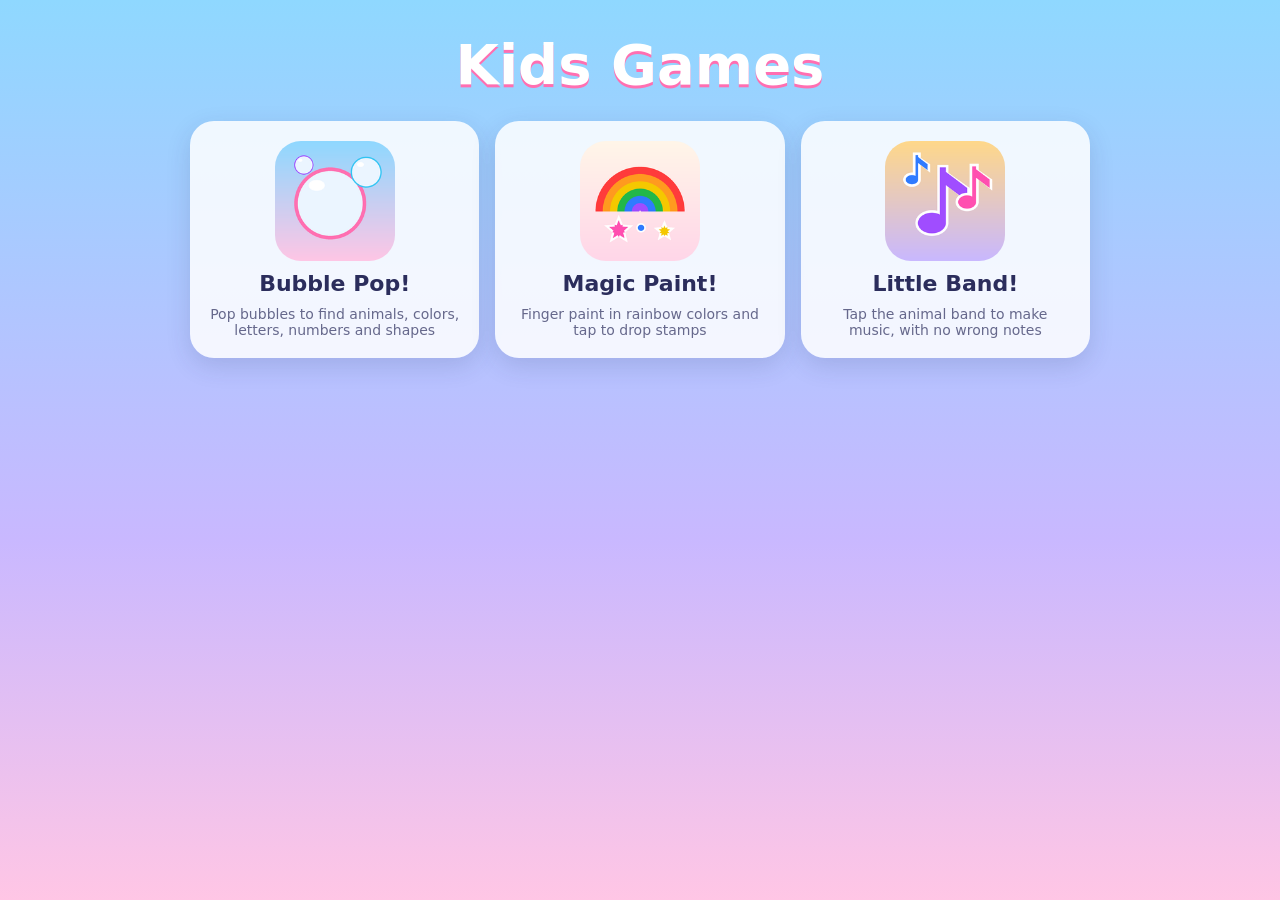
==== index.html @ a003c4c1 "Add Magic Paint and Little Band games Magic Paint: multi-finger rainbow painting, tap-to-stamp, day/" ====
<!DOCTYPE html>
<html lang="en">
<head>
<meta charset="UTF-8">
<meta name="viewport" content="width=device-width, initial-scale=1">
<title>Kids Games</title>
<meta name="theme-color" content="#8fd8ff">
<style>
  * { box-sizing: border-box; -webkit-tap-highlight-color: transparent; }
  html, body { margin: 0; min-height: 100%; font-family: "Trebuchet MS", "Segoe UI", system-ui, sans-serif; color: #2b2d5c; }
  body { background: linear-gradient(180deg, #8fd8ff 0%, #c9b8ff 60%, #ffc6e5 100%); background-attachment: fixed; padding: 32px 16px; }
  h1 { text-align: center; font-size: clamp(32px, 8vw, 56px); margin: 0 0 24px; color: #fff; text-shadow: 0 3px 0 #ff6fb1; }
  .games { display: grid; grid-template-columns: repeat(auto-fill, minmax(220px, 1fr)); gap: 16px; max-width: 900px; margin: 0 auto; }
  a.game { display: flex; flex-direction: column; align-items: center; gap: 10px; padding: 20px; border-radius: 24px; background: rgba(255,255,255,.85); text-decoration: none; color: inherit; box-shadow: 0 8px 24px rgba(43,45,92,.15); transition: transform .15s; }
  a.game:active { transform: scale(.96); }
  a.game img { width: 120px; height: 120px; border-radius: 26px; }
  a.game b { font-size: 22px; }
  a.game span { font-size: 14px; opacity: .7; text-align: center; }
</style>
</head>
<body>
<h1>Kids Games</h1>
<div class="games">
  <a class="game" href="bubble-pop/">
    <img src="bubble-pop/icon-192.png" alt="">
    <b>Bubble Pop!</b>
    <span>Pop bubbles to find animals, colors, letters, numbers and shapes</span>
  </a>
  <a class="game" href="magic-paint/">
    <img src="magic-paint/icon-192.png" alt="">
    <b>Magic Paint!</b>
    <span>Finger paint in rainbow colors and tap to drop stamps</span>
  </a>
  <a class="game" href="little-band/">
    <img src="little-band/icon-192.png" alt="">
    <b>Little Band!</b>
    <span>Tap the animal band to make music, with no wrong notes</span>
  </a>
</div>
</body>
</html>
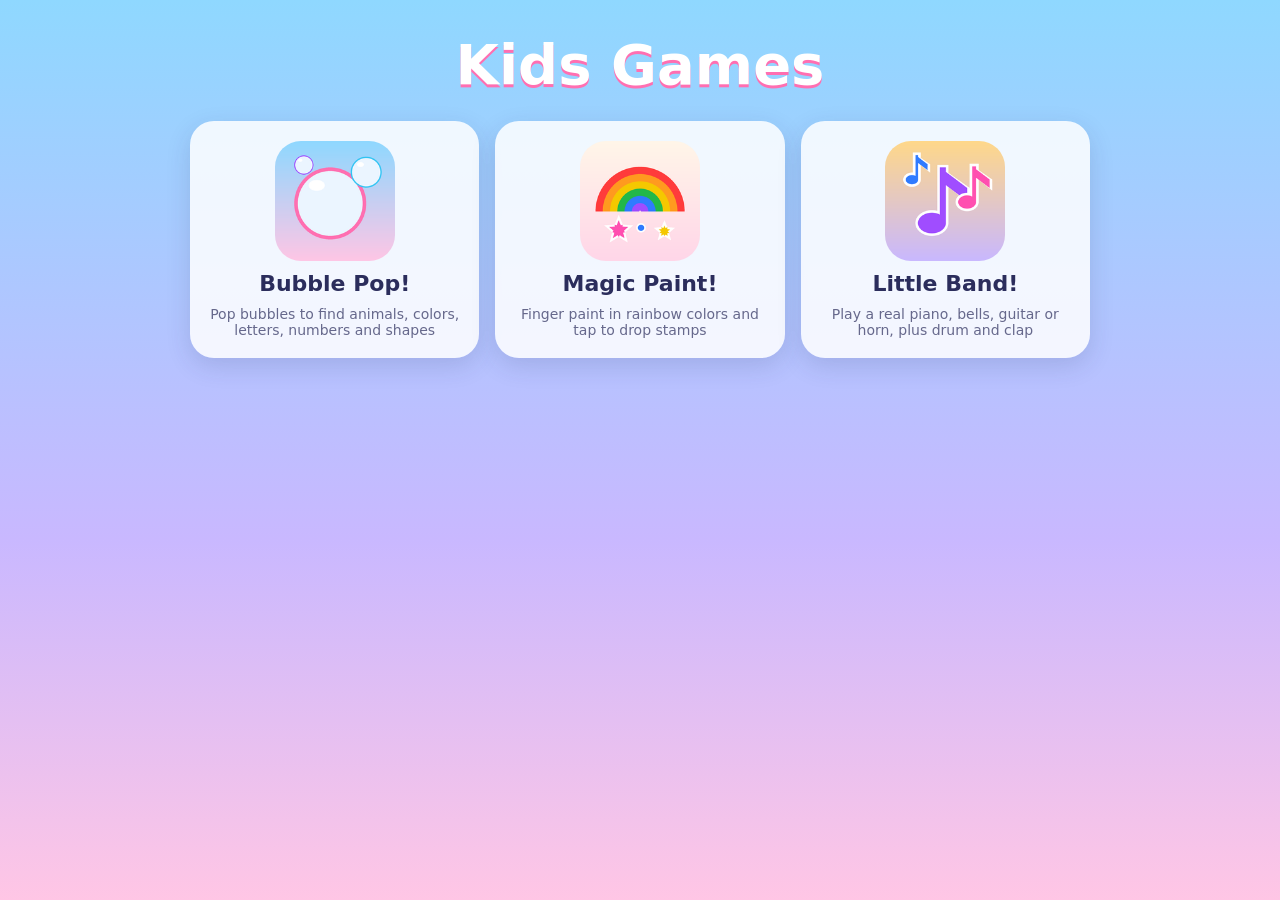
==== commit e3a5ccf8: "Rebuild Little Band as a playable keyboard Replace the animal musicians with a real piano keyboard: " ====
--- a/index.html
+++ b/index.html
@@ -34,7 +34,7 @@
   <a class="game" href="little-band/">
     <img src="little-band/icon-192.png" alt="">
     <b>Little Band!</b>
-    <span>Tap the animal band to make music, with no wrong notes</span>
+    <span>Play a real piano, bells, guitar or horn, plus drum and clap</span>
   </a>
 </div>
 </body>
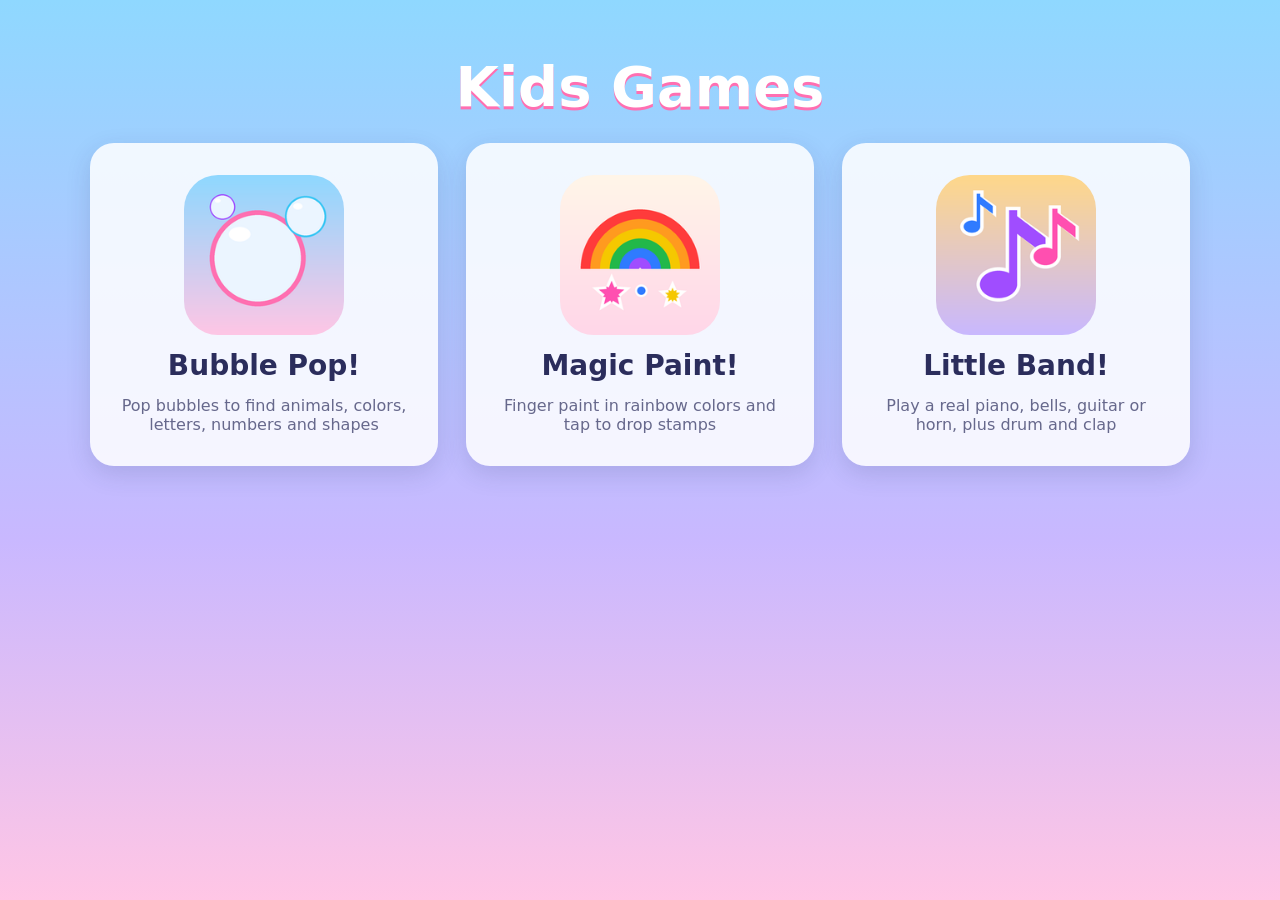
==== commit ac7ae4e3: "Review pass: denser Bubble Pop, kid color buttons, song mode, layout fixes Bubble Pop: bubble count " ====
--- a/index.html
+++ b/index.html
@@ -16,6 +16,15 @@
   a.game img { width: 120px; height: 120px; border-radius: 26px; }
   a.game b { font-size: 22px; }
   a.game span { font-size: 14px; opacity: .7; text-align: center; }
+  /* big screens: bigger tiles instead of a small cluster in the corner */
+  @media (min-width: 900px) {
+    body { padding-top: 6vh; }
+    .games { grid-template-columns: repeat(3, 1fr); max-width: 1100px; gap: 28px; }
+    a.game { padding: 32px 24px; gap: 14px; }
+    a.game img { width: 160px; height: 160px; border-radius: 34px; }
+    a.game b { font-size: 28px; }
+    a.game span { font-size: 16px; }
+  }
 </style>
 </head>
 <body>
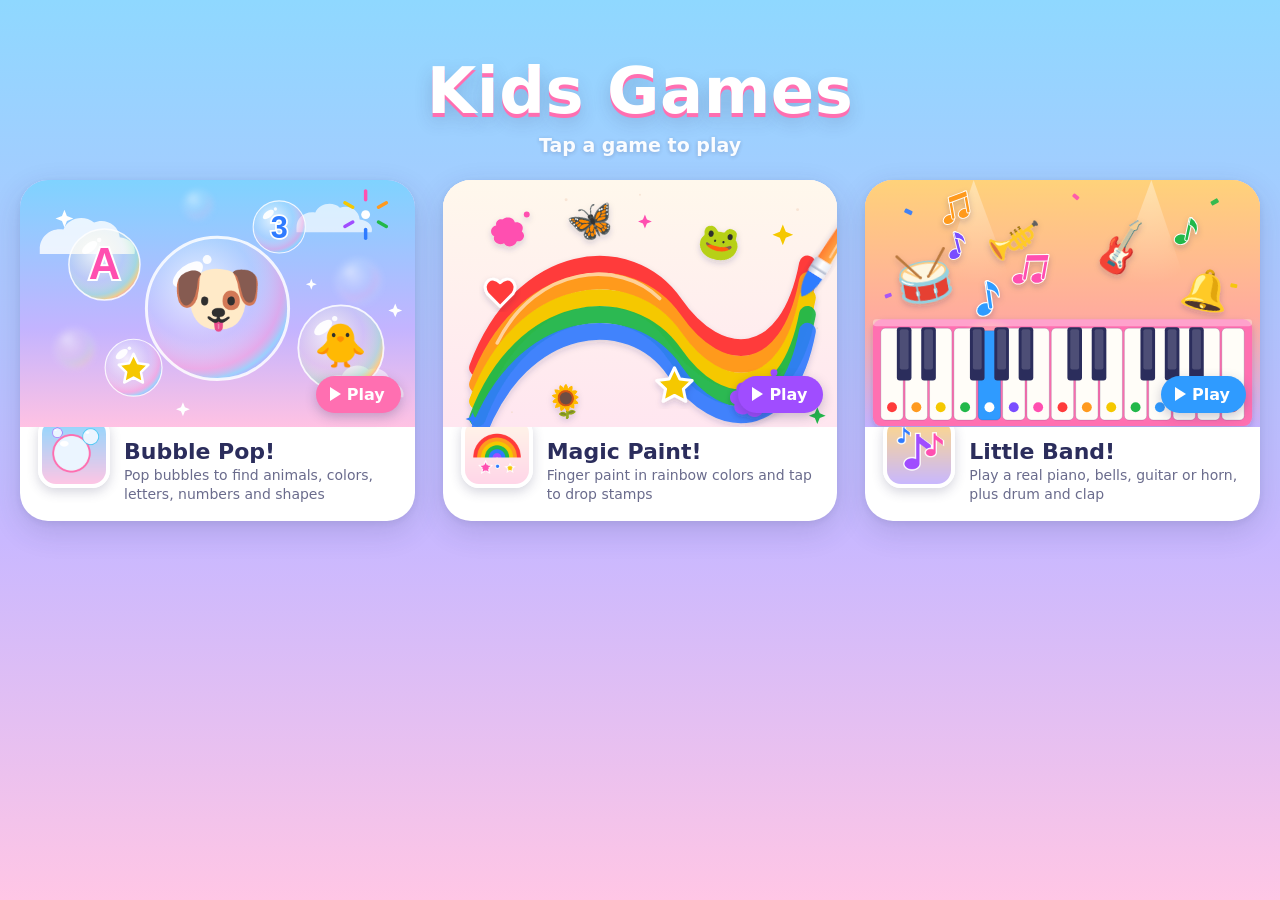
==== commit ceafd102: "Add illustrated covers to the home page tiles Each game gets a wide SVG cover (bubbles with surprise" ====
--- a/index.html
+++ b/index.html
@@ -2,49 +2,69 @@
 <html lang="en">
 <head>
 <meta charset="UTF-8">
-<meta name="viewport" content="width=device-width, initial-scale=1">
+<meta name="viewport" content="width=device-width, initial-scale=1, viewport-fit=cover">
 <title>Kids Games</title>
 <meta name="theme-color" content="#8fd8ff">
 <style>
   * { box-sizing: border-box; -webkit-tap-highlight-color: transparent; }
   html, body { margin: 0; min-height: 100%; font-family: "Trebuchet MS", "Segoe UI", system-ui, sans-serif; color: #2b2d5c; }
-  body { background: linear-gradient(180deg, #8fd8ff 0%, #c9b8ff 60%, #ffc6e5 100%); background-attachment: fixed; padding: 32px 16px; }
-  h1 { text-align: center; font-size: clamp(32px, 8vw, 56px); margin: 0 0 24px; color: #fff; text-shadow: 0 3px 0 #ff6fb1; }
-  .games { display: grid; grid-template-columns: repeat(auto-fill, minmax(220px, 1fr)); gap: 16px; max-width: 900px; margin: 0 auto; }
-  a.game { display: flex; flex-direction: column; align-items: center; gap: 10px; padding: 20px; border-radius: 24px; background: rgba(255,255,255,.85); text-decoration: none; color: inherit; box-shadow: 0 8px 24px rgba(43,45,92,.15); transition: transform .15s; }
-  a.game:active { transform: scale(.96); }
-  a.game img { width: 120px; height: 120px; border-radius: 26px; }
-  a.game b { font-size: 22px; }
-  a.game span { font-size: 14px; opacity: .7; text-align: center; }
-  /* big screens: bigger tiles instead of a small cluster in the corner */
-  @media (min-width: 900px) {
-    body { padding-top: 6vh; }
-    .games { grid-template-columns: repeat(3, 1fr); max-width: 1100px; gap: 28px; }
-    a.game { padding: 32px 24px; gap: 14px; }
-    a.game img { width: 160px; height: 160px; border-radius: 34px; }
-    a.game b { font-size: 28px; }
-    a.game span { font-size: 16px; }
+  body {
+    background: linear-gradient(180deg, #8fd8ff 0%, #c9b8ff 60%, #ffc6e5 100%); background-attachment: fixed;
+    padding: calc(28px + env(safe-area-inset-top)) calc(16px + env(safe-area-inset-right)) calc(32px + env(safe-area-inset-bottom)) calc(16px + env(safe-area-inset-left));
   }
+  header { text-align: center; margin: 0 auto 24px; }
+  h1 { font-size: clamp(36px, 9vw, 64px); margin: 0; color: #fff; text-shadow: 0 4px 0 #ff6fb1, 0 8px 18px rgba(43,45,92,.2); letter-spacing: .5px; }
+  header p { margin: 6px 0 0; font-size: clamp(15px, 3.6vw, 19px); font-weight: 700; color: #fff; opacity: .95; text-shadow: 0 1px 4px rgba(43,45,92,.25); }
+
+  .games { display: grid; grid-template-columns: 1fr; gap: 20px; max-width: 520px; margin: 0 auto; }
+  @media (min-width: 700px) { .games { grid-template-columns: repeat(2, 1fr); max-width: 900px; gap: 24px; } }
+  @media (min-width: 1100px) { .games { grid-template-columns: repeat(3, 1fr); max-width: 1240px; gap: 28px; } body { padding-top: calc(6vh + env(safe-area-inset-top)); } }
+
+  a.game { display: flex; flex-direction: column; border-radius: 28px; overflow: hidden; background: #fff; text-decoration: none; color: inherit;
+    box-shadow: 0 10px 30px rgba(43,45,92,.16), 0 2px 6px rgba(43,45,92,.08); transition: transform .18s ease, box-shadow .18s ease; }
+  a.game:active { transform: scale(.97); }
+  @media (hover: hover) { a.game:hover { transform: translateY(-5px); box-shadow: 0 18px 40px rgba(43,45,92,.22), 0 3px 8px rgba(43,45,92,.1); } }
+
+  .cover { position: relative; aspect-ratio: 8 / 5; background: var(--tint); }
+  .cover img { display: block; width: 100%; height: 100%; object-fit: cover; }
+  .play { position: absolute; right: 14px; bottom: 14px; display: inline-flex; align-items: center; gap: 6px; padding: 9px 16px 9px 14px; border-radius: 999px;
+    background: var(--accent); color: #fff; font-weight: 900; font-size: 16px; box-shadow: 0 4px 12px rgba(43,45,92,.25); }
+  .play::before { content: ""; width: 0; height: 0; border-left: 11px solid #fff; border-top: 7px solid transparent; border-bottom: 7px solid transparent; }
+
+  .info { display: flex; align-items: center; gap: 14px; padding: 0 18px 18px; }
+  .info img { width: 72px; height: 72px; border-radius: 18px; margin-top: -26px; border: 4px solid #fff; box-shadow: 0 4px 12px rgba(43,45,92,.2); flex: none; }
+  .info div { padding-top: 12px; min-width: 0; }
+  .info b { display: block; font-size: 22px; }
+  .info span { display: block; font-size: 14px; line-height: 1.35; opacity: .7; margin-top: 2px; }
 </style>
 </head>
 <body>
-<h1>Kids Games</h1>
-<div class="games">
-  <a class="game" href="bubble-pop/">
-    <img src="bubble-pop/icon-192.png" alt="">
-    <b>Bubble Pop!</b>
-    <span>Pop bubbles to find animals, colors, letters, numbers and shapes</span>
+<header>
+  <h1>Kids Games</h1>
+  <p>Tap a game to play</p>
+</header>
+<main class="games">
+  <a class="game" href="bubble-pop/" style="--accent: #ff6fb1; --tint: #c3b4ff">
+    <div class="cover"><img src="bubble-pop/cover.svg" alt="Bubbles floating with a puppy, a chick, a letter, a number and a star inside"><span class="play">Play</span></div>
+    <div class="info">
+      <img src="bubble-pop/icon-192.png" alt="">
+      <div><b>Bubble Pop!</b><span>Pop bubbles to find animals, colors, letters, numbers and shapes</span></div>
+    </div>
   </a>
-  <a class="game" href="magic-paint/">
-    <img src="magic-paint/icon-192.png" alt="">
-    <b>Magic Paint!</b>
-    <span>Finger paint in rainbow colors and tap to drop stamps</span>
+  <a class="game" href="magic-paint/" style="--accent: #a04dff; --tint: #fff1e8">
+    <div class="cover"><img src="magic-paint/cover.svg" alt="A paintbrush finishing a rainbow swoosh with stamps around it"><span class="play">Play</span></div>
+    <div class="info">
+      <img src="magic-paint/icon-192.png" alt="">
+      <div><b>Magic Paint!</b><span>Finger paint in rainbow colors and tap to drop stamps</span></div>
+    </div>
   </a>
-  <a class="game" href="little-band/">
-    <img src="little-band/icon-192.png" alt="">
-    <b>Little Band!</b>
-    <span>Play a real piano, bells, guitar or horn, plus drum and clap</span>
+  <a class="game" href="little-band/" style="--accent: #2f9bff; --tint: #ffbf95">
+    <div class="cover"><img src="little-band/cover.svg" alt="A colorful keyboard with a drum, trumpet, guitar and bell playing along"><span class="play">Play</span></div>
+    <div class="info">
+      <img src="little-band/icon-192.png" alt="">
+      <div><b>Little Band!</b><span>Play a real piano, bells, guitar or horn, plus drum and clap</span></div>
+    </div>
   </a>
-</div>
+</main>
 </body>
 </html>
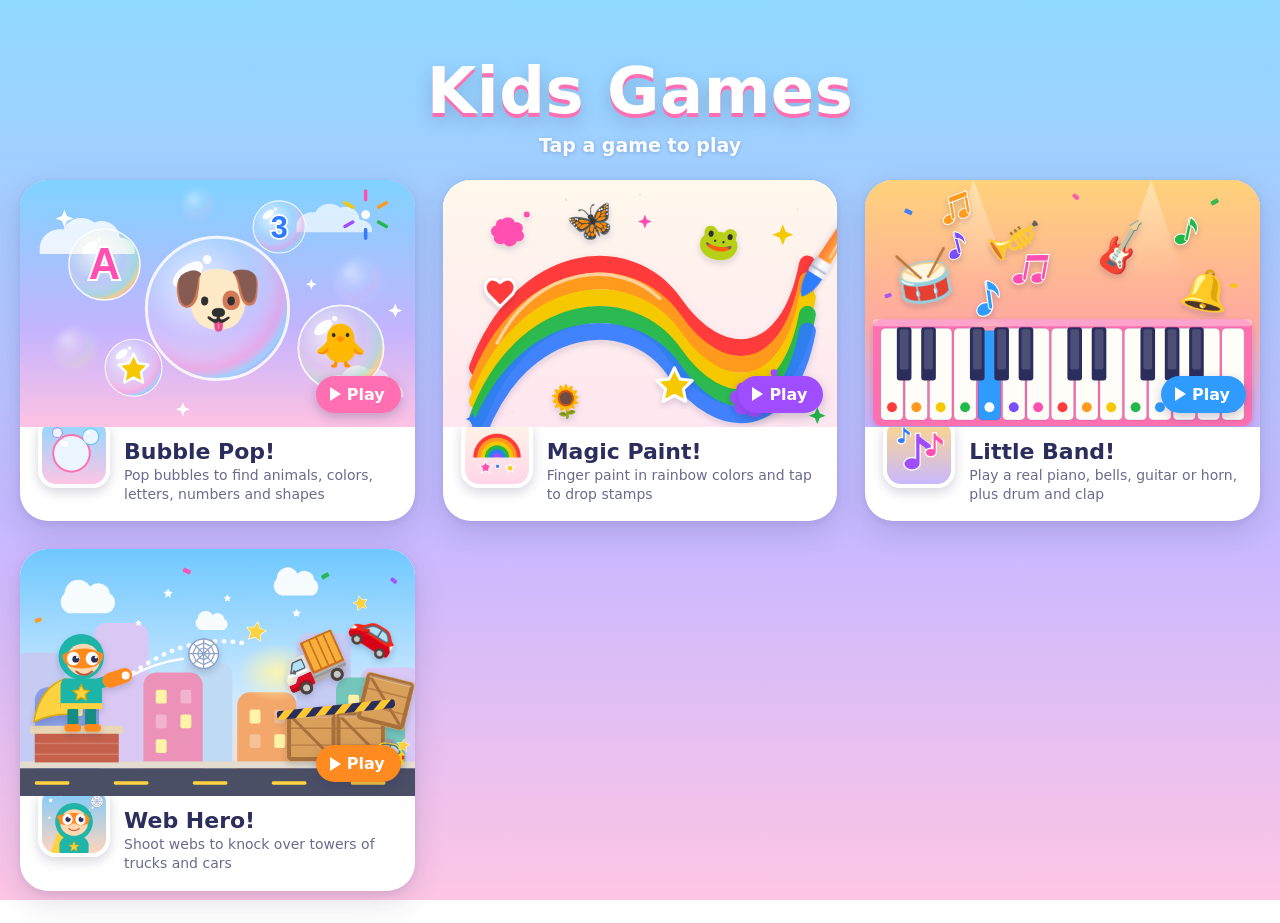
==== commit b0100838: "Add Web Hero!, a slingshot game with a web-shooting hero and towers of trucks and cars Original mask" ====
--- a/index.html
+++ b/index.html
@@ -65,6 +65,13 @@
       <div><b>Little Band!</b><span>Play a real piano, bells, guitar or horn, plus drum and clap</span></div>
     </div>
   </a>
+  <a class="game" href="web-hero/" style="--accent: #ff8a1f; --tint: #cfe9ff">
+    <div class="cover"><img src="web-hero/cover.svg" alt="A masked hero shooting a web ball at a stack of crates with a toy truck and car tumbling off"><span class="play">Play</span></div>
+    <div class="info">
+      <img src="web-hero/icon-192.png" alt="">
+      <div><b>Web Hero!</b><span>Shoot webs to knock over towers of trucks and cars</span></div>
+    </div>
+  </a>
 </main>
 </body>
 </html>
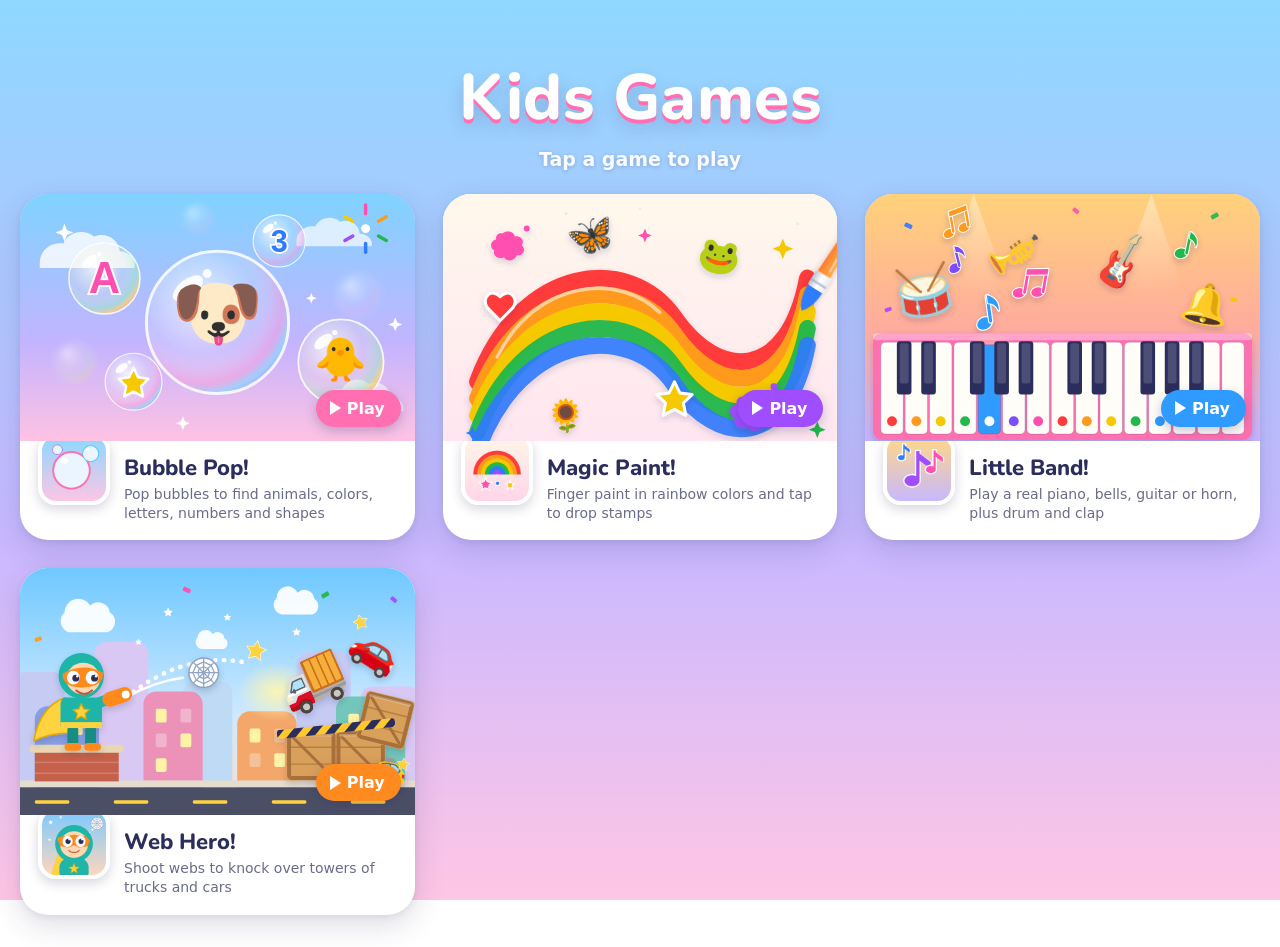
==== commit add0883e: "Bundled rounded font (Nunito ExtraBold) for every big glyph shared: KidsRounded.woff2 (Nunito ExtraB" ====
--- a/index.html
+++ b/index.html
@@ -5,7 +5,9 @@
 <meta name="viewport" content="width=device-width, initial-scale=1, viewport-fit=cover">
 <title>Kids Games</title>
 <meta name="theme-color" content="#8fd8ff">
+<link rel="preload" href="shared/KidsRounded.woff2" as="font" type="font/woff2" crossorigin>
 <style>
+  @font-face { font-family: "Kids Rounded"; src: url("shared/KidsRounded.woff2") format("woff2"); font-weight: 100 900; font-display: block; }
   * { box-sizing: border-box; -webkit-tap-highlight-color: transparent; }
   html, body { margin: 0; min-height: 100%; font-family: "Trebuchet MS", "Segoe UI", system-ui, sans-serif; color: #2b2d5c; }
   body {
@@ -13,6 +15,7 @@
     padding: calc(28px + env(safe-area-inset-top)) calc(16px + env(safe-area-inset-right)) calc(32px + env(safe-area-inset-bottom)) calc(16px + env(safe-area-inset-left));
   }
   header { text-align: center; margin: 0 auto 24px; }
+  h1, .info b { font-family: "Kids Rounded", "Arial Rounded MT Bold", "Trebuchet MS", "Segoe UI", system-ui, sans-serif; }
   h1 { font-size: clamp(36px, 9vw, 64px); margin: 0; color: #fff; text-shadow: 0 4px 0 #ff6fb1, 0 8px 18px rgba(43,45,92,.2); letter-spacing: .5px; }
   header p { margin: 6px 0 0; font-size: clamp(15px, 3.6vw, 19px); font-weight: 700; color: #fff; opacity: .95; text-shadow: 0 1px 4px rgba(43,45,92,.25); }
 
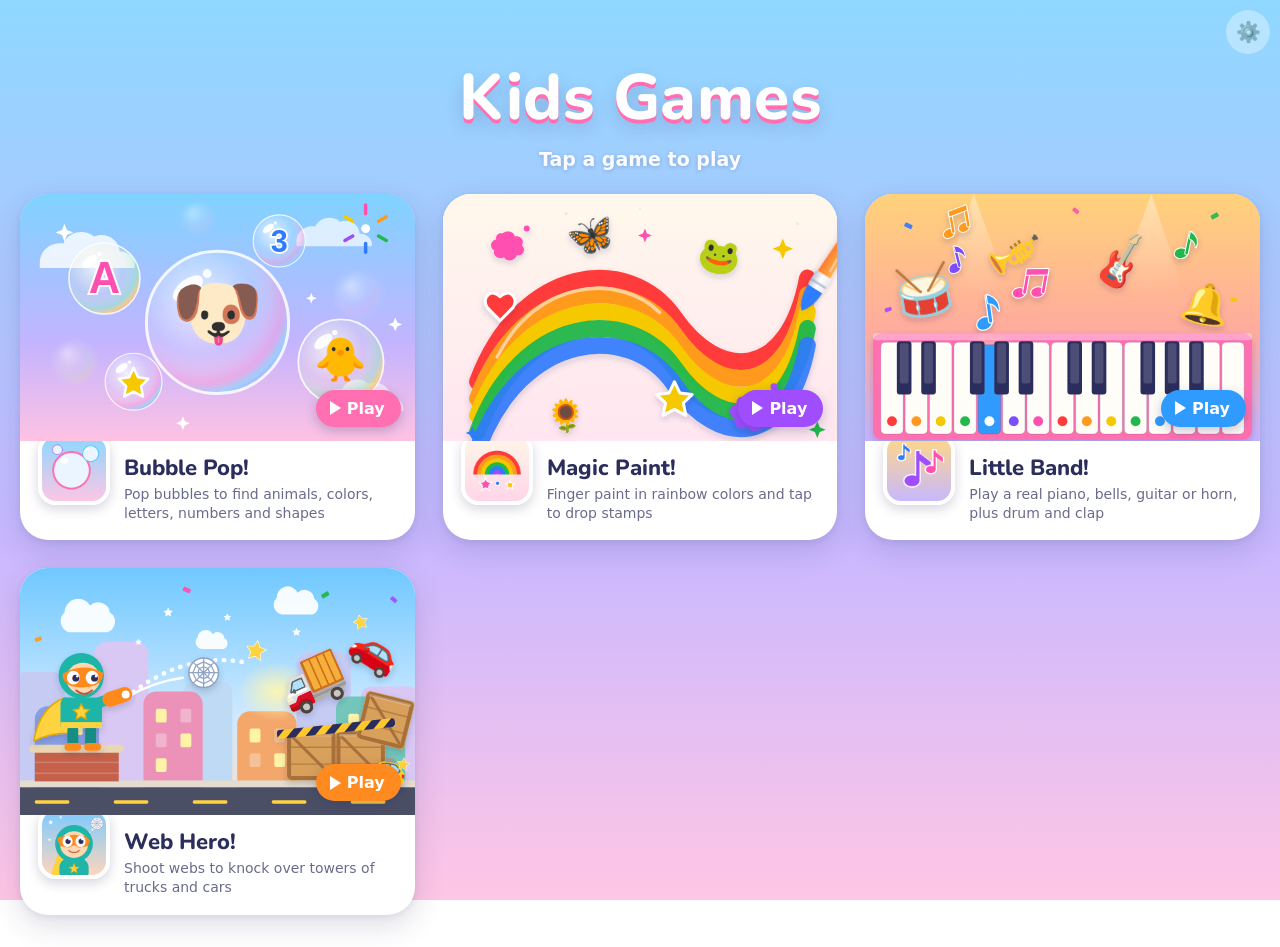
==== commit 8e070a88: "Grown-up bedtime timer shared by every game and the home page shared/grownup.js and grownup.css: a p" ====
--- a/index.html
+++ b/index.html
@@ -15,6 +15,7 @@
     padding: calc(28px + env(safe-area-inset-top)) calc(16px + env(safe-area-inset-right)) calc(32px + env(safe-area-inset-bottom)) calc(16px + env(safe-area-inset-left));
   }
   header { text-align: center; margin: 0 auto 24px; }
+  @media (max-width: 699px) { header { padding-top: 40px; } } /* room for the play-time ring beside the gear */
   h1, .info b { font-family: "Kids Rounded", "Arial Rounded MT Bold", "Trebuchet MS", "Segoe UI", system-ui, sans-serif; }
   h1 { font-size: clamp(36px, 9vw, 64px); margin: 0; color: #fff; text-shadow: 0 4px 0 #ff6fb1, 0 8px 18px rgba(43,45,92,.2); letter-spacing: .5px; }
   header p { margin: 6px 0 0; font-size: clamp(15px, 3.6vw, 19px); font-weight: 700; color: #fff; opacity: .95; text-shadow: 0 1px 4px rgba(43,45,92,.25); }
@@ -39,9 +40,33 @@
   .info div { padding-top: 12px; min-width: 0; }
   .info b { display: block; font-size: 22px; }
   .info span { display: block; font-size: 14px; line-height: 1.35; opacity: .7; margin-top: 2px; }
+  /* Grown-up button: small, faded, needs a long press so little fingers don't open it (same as the games) */
+  #parentBtn { position: fixed; top: calc(10px + env(safe-area-inset-top)); right: calc(10px + env(safe-area-inset-right)); width: 44px; height: 44px; border-radius: 50%; border: none; background: rgba(255,255,255,.35); font-size: 20px; z-index: 3; touch-action: none; }
+  #parentBtn .ring { position: absolute; inset: -4px; border-radius: 50%; border: 4px solid #ff6fb1; clip-path: inset(0 0 100% 0); }
+  #parentBtn.holding .ring { animation: fill 1.5s linear forwards; }
+  @keyframes fill { to { clip-path: inset(0 0 0 0); } }
+
+  #panel { position: fixed; inset: 0; background: rgba(43,45,92,.45); display: none; align-items: center; justify-content: center; z-index: 5; overflow-y: auto; padding: 16px 0; }
+  #panel.open { display: flex; }
+  .card { background: #fff; border-radius: 24px; padding: 20px 22px; width: min(420px, 92%); color: #2b2d5c; box-shadow: 0 12px 40px rgba(0,0,0,.25); margin: auto; }
+  .card h2 { margin: 0 0 4px; font-family: "Kids Rounded", "Arial Rounded MT Bold", "Trebuchet MS", sans-serif; }
+  .card p { margin: 0 0 14px; font-size: 13px; opacity: .7; }
+  .done { padding: 12px 8px; border-radius: 14px; border: 3px solid transparent; font-weight: 800; font-size: 15px; color: #2b2d5c; cursor: pointer; width: 100%; margin-top: 16px; background: #ff6fb1; color: #fff; }
 </style>
+<link rel="stylesheet" href="shared/grownup.css">
 </head>
 <body>
+<button id="parentBtn" aria-label="Grown-up settings (press and hold)">⚙️<span class="ring"></span></button>
+
+<div id="panel">
+  <div class="card">
+    <h2>Grown-up settings</h2>
+    <p>Press and hold the ⚙️ to get back here.</p>
+    <div data-kg-panel></div>
+    <button class="done" id="done">Done</button>
+  </div>
+</div>
+
 <header>
   <h1>Kids Games</h1>
   <p>Tap a game to play</p>
@@ -76,5 +101,19 @@
     </div>
   </a>
 </main>
+<script src="shared/grownup.js"></script>
+<script>
+(() => {
+  // ---------- Grown-up panel (press & hold 1.5s) ----------
+  const pb = document.getElementById('parentBtn'), panel = document.getElementById('panel');
+  let holdTimer = null;
+  const startHold = e => { e.preventDefault(); pb.classList.add('holding'); clearTimeout(holdTimer); holdTimer = setTimeout(openPanel, 1500); };
+  const endHold = () => { pb.classList.remove('holding'); clearTimeout(holdTimer); };
+  pb.addEventListener('pointerdown', startHold);
+  pb.addEventListener('pointerup', endHold); pb.addEventListener('pointerleave', endHold); pb.addEventListener('pointercancel', endHold);
+  function openPanel() { endHold(); panel.classList.add('open'); }
+  document.getElementById('done').onclick = () => panel.classList.remove('open');
+})();
+</script>
 </body>
 </html>
--- a/shared/grownup.css
+++ b/shared/grownup.css
@@ -0,0 +1,75 @@
+/* Grown-up play-time timer, shared by every page (see grownup.js). Needs the host page to declare the "Kids Rounded" font. */
+.kg-ring, .kg-dim, .kg-night, .kg-mini, .kg-sec { font-family: "Trebuchet MS", "Segoe UI", system-ui, sans-serif; }
+
+/* The countdown: a small ring just left of the grown-up gear. Never a control. */
+.kg-ring { position: fixed; top: calc(19px + env(safe-area-inset-top)); right: calc(62px + env(safe-area-inset-right)); width: 26px; height: 26px; z-index: 3; pointer-events: none; display: none; }
+.kg-ring.on { display: block; }
+.kg-ring svg { display: block; width: 26px; height: 26px; overflow: visible; }
+.kg-ring .arc { transition: stroke-dashoffset .6s linear; }
+.kg-ring .moon { transform-origin: 13px 13px; transition: transform 1s linear, opacity 1s linear; }
+.kg-ring .twinkle { animation: kg-twinkle 2.6s ease-in-out infinite; transform-origin: 21px 5px; }
+.kg-ring b { position: absolute; left: 50%; top: 29px; transform: translateX(-50%); font: 800 10px/1 "Trebuchet MS", "Segoe UI", system-ui, sans-serif; color: #fff; text-shadow: 0 1px 3px rgba(43,45,92,.55); }
+
+/* Wind-down: a warm dusky tint, up to about 25% */
+.kg-dim { position: fixed; inset: 0; z-index: 3; pointer-events: none; opacity: 0; background: linear-gradient(180deg, #4a3280 0%, #b8567f 100%); transition: opacity 1s linear; }
+
+/* Goodnight scene */
+.kg-night { position: fixed; inset: 0; z-index: 4; overflow: hidden; opacity: 0; visibility: hidden; pointer-events: none; touch-action: none; user-select: none; -webkit-user-select: none; -webkit-touch-callout: none;
+  background: radial-gradient(120% 90% at 78% 8%, #5a49b0 0%, rgba(90,73,176,0) 55%), linear-gradient(180deg, #1c1b52 0%, #3b2f84 48%, #7b57a6 82%, #c682b4 100%);
+  transition: opacity .4s ease, visibility 0s .4s; }
+.kg-night.on { opacity: 1; visibility: visible; pointer-events: auto; transition: opacity 3s ease, visibility 0s; }
+.kg-night.on.quick { transition-duration: .4s; }
+.kg-sky { position: absolute; inset: 0; }
+.kg-star { position: absolute; width: var(--s); height: var(--s); margin: calc(var(--s) / -2) 0 0 calc(var(--s) / -2); color: #fff6cf; opacity: .25; animation: kg-twinkle var(--d) ease-in-out var(--l) infinite; }
+.kg-star svg { display: block; width: 100%; height: 100%; fill: currentColor; }
+.kg-moon { position: absolute; top: calc(7vmin + env(safe-area-inset-top)); left: calc(8vmin + env(safe-area-inset-left)); width: 26vmin; max-width: 230px; aspect-ratio: 1; filter: drop-shadow(0 0 3vmin rgba(255,236,170,.55)); animation: kg-float 7s ease-in-out infinite; }
+.kg-moon svg { display: block; width: 100%; height: 100%; }
+.kg-hill { position: absolute; left: -10%; right: -10%; bottom: -14vmin; height: 34vmin; border-radius: 50% 50% 0 0; background: linear-gradient(180deg, #5c4aa0, #3f3280); }
+.kg-scene { position: absolute; inset: 0; display: flex; flex-direction: column; align-items: center; justify-content: center; gap: 1.5vmin; padding-top: 4vmin; }
+.kg-friend { position: relative; width: min(62vmin, 360px); aspect-ratio: 300 / 260; animation: kg-breathe 4.2s ease-in-out infinite; transform-origin: 50% 90%; }
+.kg-friend svg { display: block; width: 100%; height: 100%; overflow: visible; }
+.kg-zz { position: absolute; left: 70%; top: 6%; font: 900 4.6vmin/1 "Kids Rounded", "Arial Rounded MT Bold", "Trebuchet MS", sans-serif; color: #fff6cf; opacity: 0; animation: kg-zz 4.6s ease-in infinite; }
+.kg-zz:nth-child(2) { animation-delay: 1.5s; } .kg-zz:nth-child(3) { animation-delay: 3s; }
+.kg-title { margin: 0; font: 900 clamp(40px, 12vmin, 104px)/1.05 "Kids Rounded", "Arial Rounded MT Bold", "Trebuchet MS", sans-serif; color: #fff; letter-spacing: .5px; text-shadow: 0 .06em 0 #ff6fb1, 0 0 .5em rgba(255,236,170,.55), 0 .12em .4em rgba(20,10,60,.35); }
+.kg-spark { position: absolute; width: 9vmin; height: 9vmin; min-width: 44px; min-height: 44px; margin: -4.5vmin 0 0 -4.5vmin; pointer-events: none; color: #fff2a8; animation: kg-spark .95s ease-out forwards; filter: drop-shadow(0 0 8px rgba(255,236,170,.9)); }
+.kg-spark svg { display: block; width: 100%; height: 100%; fill: currentColor; }
+@keyframes kg-twinkle { 0%, 100% { opacity: .25; transform: scale(.7); } 50% { opacity: 1; transform: scale(1.1); } }
+@keyframes kg-float { 0%, 100% { transform: translateY(0); } 50% { transform: translateY(1.4vmin); } }
+@keyframes kg-breathe { 0%, 100% { transform: scale(1); } 50% { transform: scale(1.025); } }
+@keyframes kg-zz { 0% { opacity: 0; transform: translate(0, 0) scale(.6); } 20% { opacity: .95; } 100% { opacity: 0; transform: translate(4vmin, -9vmin) scale(1.5); } }
+@keyframes kg-spark { 0% { opacity: 0; transform: scale(.2) rotate(-30deg); } 25% { opacity: 1; transform: scale(1.15) rotate(0); } 100% { opacity: 0; transform: scale(.6) rotate(25deg) translateY(-4vmin); } }
+
+/* The gear on the goodnight scene: a copy of each game's #parentBtn */
+.kg-gear { position: fixed; top: calc(10px + env(safe-area-inset-top)); right: calc(10px + env(safe-area-inset-right)); width: 44px; height: 44px; border-radius: 50%; border: none; background: rgba(255,255,255,.35); font-size: 20px; z-index: 5; touch-action: none; padding: 0; cursor: pointer; }
+.kg-gear .ring { position: absolute; inset: -4px; border-radius: 50%; border: 4px solid #ff6fb1; clip-path: inset(0 0 100% 0); pointer-events: none; }
+.kg-gear.holding .ring { animation: kg-fill 1.5s linear forwards; }
+@keyframes kg-fill { to { clip-path: inset(0 0 0 0); } }
+
+/* Mini panel on the goodnight scene */
+.kg-mini { position: fixed; inset: 0; z-index: 6; background: rgba(43,45,92,.45); display: none; align-items: center; justify-content: center; overflow-y: auto; padding: 16px 0; }
+.kg-mini.open { display: flex; }
+.kg-card { background: #fff; border-radius: 24px; padding: 20px 22px; width: min(420px, 92%); color: #2b2d5c; box-shadow: 0 12px 40px rgba(0,0,0,.25); margin: auto; }
+.kg-card h2 { margin: 0 0 4px; font-family: "Kids Rounded", "Arial Rounded MT Bold", "Trebuchet MS", sans-serif; }
+.kg-card p { margin: 0 0 14px; font-size: 13px; opacity: .7; }
+.kg-grid { display: grid; grid-template-columns: repeat(2, 1fr); gap: 8px; }
+
+/* The "Play time" section that lives in each grown-up panel */
+.kg-sec { color: #2b2d5c; }
+.kg-sec .kg-label { font-weight: 800; font-size: 14px; margin: 12px 0 6px; }
+.kg-sec .kg-left { font-size: 13px; opacity: .7; margin: -2px 0 8px; min-height: 1.2em; }
+.kg-sec button, .kg-card button { font: inherit; }
+.kg-btn { padding: 12px 8px; border-radius: 14px; border: 3px solid transparent; background: #eef0ff; font-weight: 800; font-size: 15px; color: #2b2d5c; cursor: pointer; touch-action: manipulation; }
+.kg-btn.on { border-color: #7a8cff; background: #e6e9ff; }
+.kg-btn.wide { width: 100%; margin-top: 8px; }
+.kg-btn.close { width: 100%; margin-top: 14px; background: #ff6fb1; color: #fff; }
+.kg-chips { display: flex; flex-wrap: wrap; gap: 6px; }
+.kg-chips .kg-btn { padding: 9px 4px; min-width: 46px; flex: 1 1 0; font-size: 14px; }
+.kg-step { display: flex; align-items: center; gap: 8px; margin-top: 8px; }
+.kg-step .kg-btn { width: 52px; padding: 6px 0; font-size: 22px; line-height: 1.2; flex: none; }
+.kg-step span { flex: 1; text-align: center; font-weight: 800; font-size: 15px; }
+.kg-show .kg-btn { flex: 1 1 0; font-size: 13px; padding: 9px 4px; }
+
+@media (prefers-reduced-motion: reduce) {
+  .kg-star, .kg-moon, .kg-friend, .kg-zz, .kg-ring .twinkle { animation: none; }
+  .kg-star { opacity: .8; }
+}
